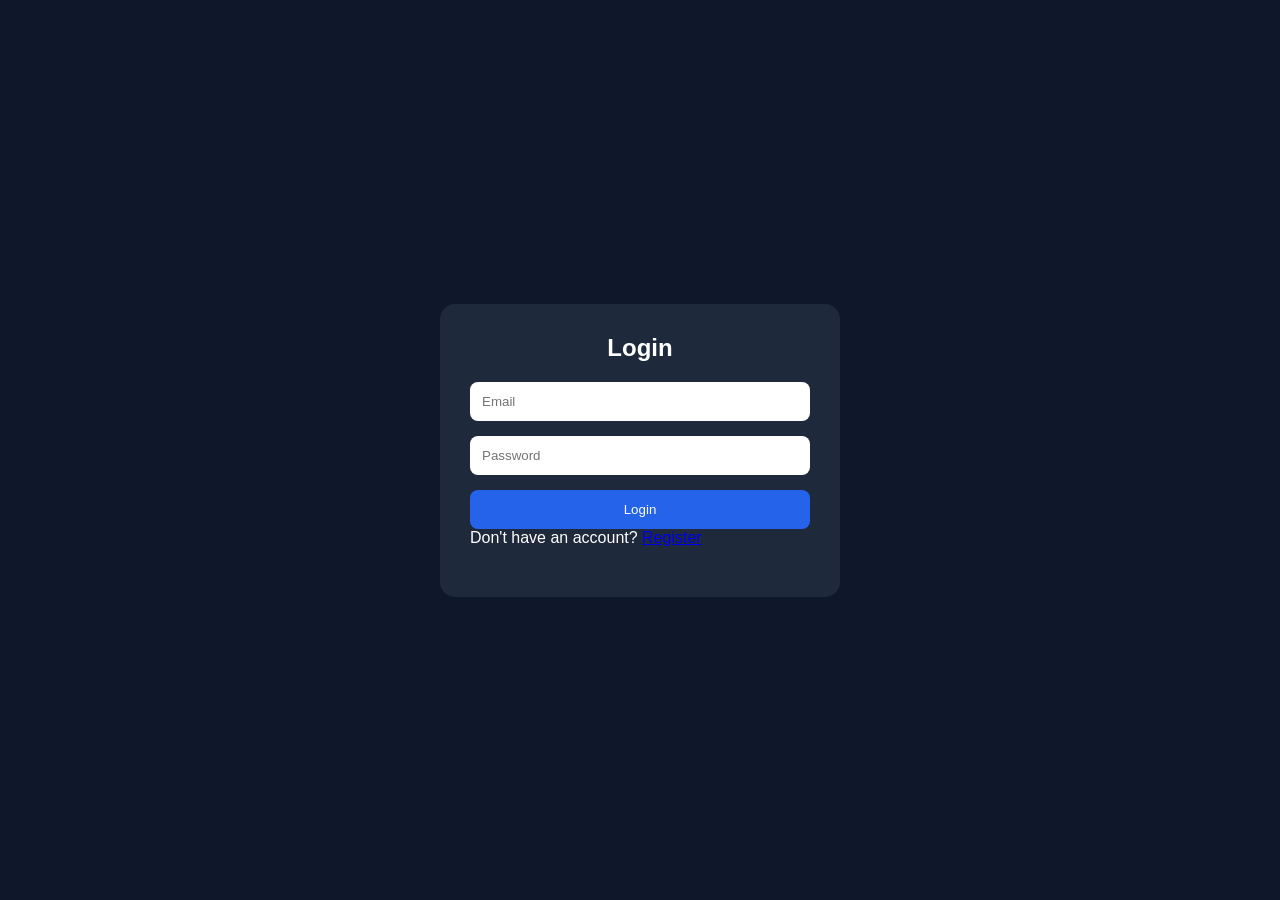
==== pages/login.html @ 3f483950 "to do manager 7 phases" ====
<!DOCTYPE html>
<html lang="en">
<head>
<meta charset="UTF-8">
<meta name="viewport" content="width=device-width, initial-scale=1.0">

<title>Login</title>

<link rel="stylesheet" href="../assets/css/style.css">
<link rel="stylesheet" href="../assets/css/auth.css">

</head>
<body>

<div class="auth-container">

    <div class="auth-card">

        <h2>Login</h2>

        <form>

            <input type="email" placeholder="Email" required>

            <input type="password" placeholder="Password" required>

            <button type="submit">Login</button>

        </form>

        <p>
            Don't have an account?
            <a href="register.html">Register</a>
        </p>

    </div>

</div>

<script src="../assets/js/auth.js"></script>

</body>
</html>
---- assets/css/style.css ----
*{
    margin:0;
    padding:0;
    box-sizing:border-box;
    font-family:Arial, sans-serif;
}

body{
    min-height:100vh;
    display:flex;
    justify-content:center;
    align-items:center;
    background:#0f172a;
    color:white;
}

.container{
    text-align:center;
}

.logo{
    width:120px;
    margin-bottom:20px;
}

h1{
    margin-bottom:10px;
}

p{
    margin-bottom:20px;
}

.buttons{
    display:flex;
    justify-content:center;
    gap:15px;
}

.btn{
    text-decoration:none;
    padding:10px 20px;
    background:#2563eb;
    color:white;
    border-radius:8px;
}

.btn:hover{
    background:#1d4ed8;
}
---- assets/css/auth.css ----
.auth-container{
    height:100vh;
    display:flex;
    justify-content:center;
    align-items:center;
}

.auth-card{
    width:400px;
    padding:30px;
    background:#1e293b;
    border-radius:15px;
}

.auth-card h2{
    text-align:center;
    margin-bottom:20px;
}

.auth-card form{
    display:flex;
    flex-direction:column;
    gap:15px;
}

.auth-card input{
    padding:12px;
    border:none;
    border-radius:8px;
}

.auth-card button{
    padding:12px;
    border:none;
    border-radius:8px;
    background:#2563eb;
    color:white;
    cursor:pointer;
}
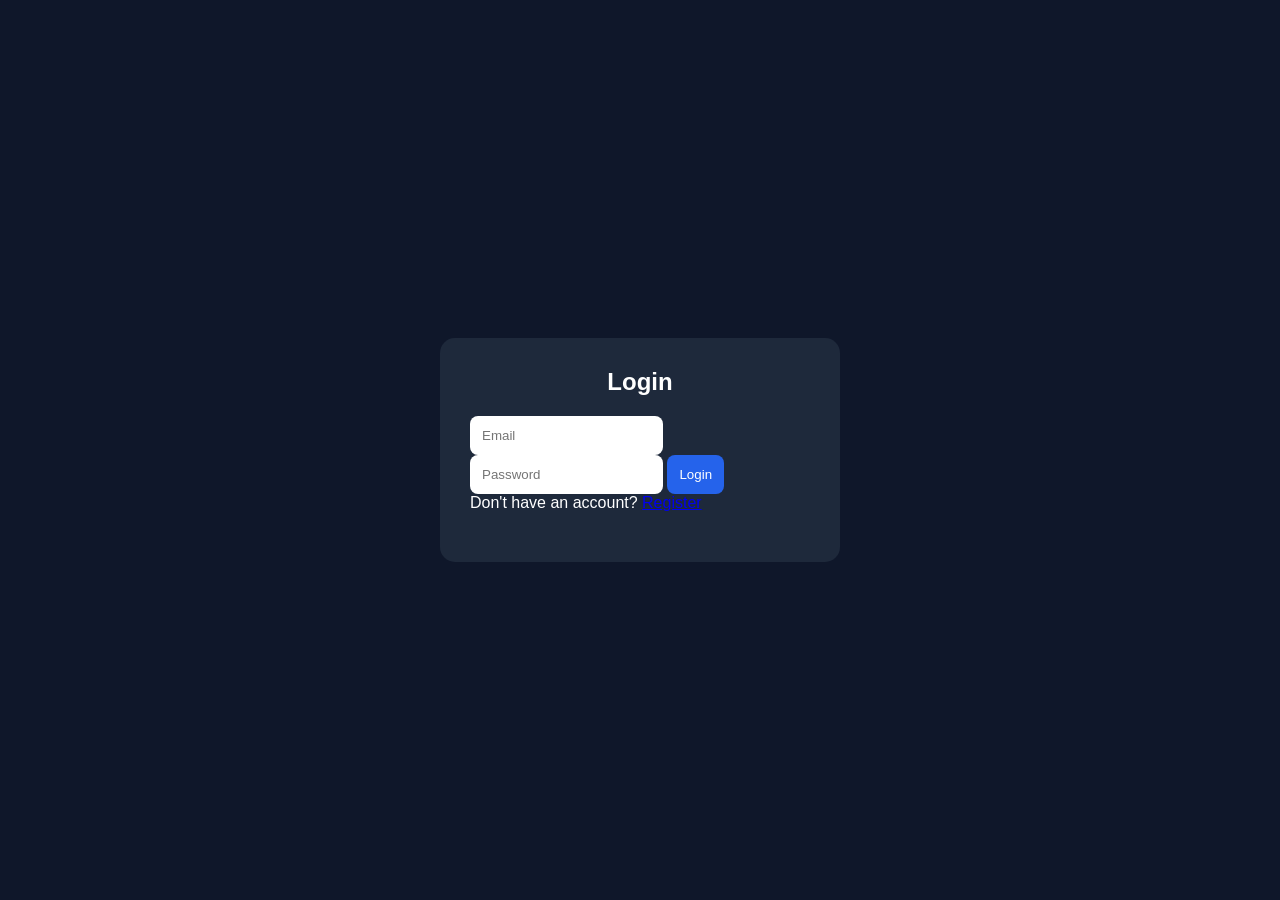
==== commit 230ce989: "almost ready phase is done" ====
--- a/pages/login.html
+++ b/pages/login.html
@@ -8,8 +8,8 @@
 
 <link rel="stylesheet" href="../assets/css/style.css">
 <link rel="stylesheet" href="../assets/css/auth.css">
+</head>
 
-</head>
 <body>
 
 <div class="auth-container">
@@ -18,15 +18,11 @@
 
         <h2>Login</h2>
 
-        <form>
+        <input type="email" id="email" placeholder="Email">
 
-            <input type="email" placeholder="Email" required>
+        <input type="password" id="password" placeholder="Password">
 
-            <input type="password" placeholder="Password" required>
-
-            <button type="submit">Login</button>
-
-        </form>
+        <button id="loginBtn">Login</button>
 
         <p>
             Don't have an account?
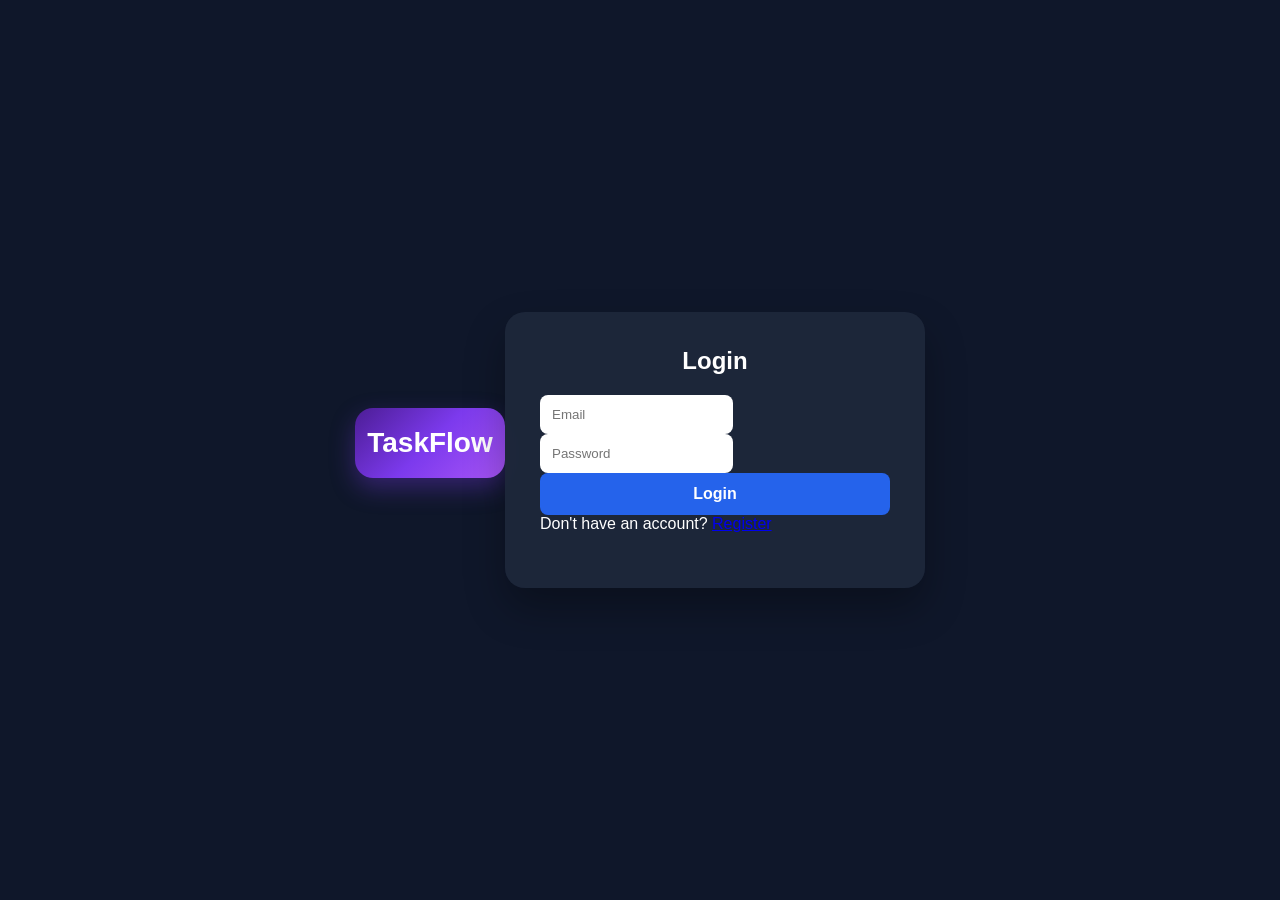
==== commit 28e5c359: "all updated" ====
--- a/pages/login.html
+++ b/pages/login.html
@@ -13,6 +13,10 @@
 <body>
 
 <div class="auth-container">
+<div class="logo-box">
+    TaskFlow
+</div>
+
 
     <div class="auth-card">
 
--- a/assets/css/auth.css
+++ b/assets/css/auth.css
@@ -6,10 +6,17 @@
 }
 
 .auth-card{
-    width:400px;
-    padding:30px;
-    background:#1e293b;
-    border-radius:15px;
+    width: 420px;
+    padding: 35px;
+
+    background: rgba(30,41,59,0.9);
+
+    backdrop-filter: blur(12px);
+
+    border-radius: 20px;
+
+    box-shadow:
+        0 20px 40px rgba(0,0,0,0.3);
 }
 
 .auth-card h2{
@@ -36,4 +43,75 @@
     background:#2563eb;
     color:white;
     cursor:pointer;
+}
+.logo-box{
+    width: 150px;
+    height: 70px;
+
+    margin: 0 auto 15px;
+
+    display: flex;
+    align-items: center;
+    justify-content: center;
+
+    border-radius: 18px;
+
+    background: linear-gradient(
+        135deg,
+        #4c1d95,
+        #7c3aed,
+        #a855f7
+    );
+
+    color: white;
+    font-size: 28px;
+    font-weight: 700;
+
+    box-shadow: 0 10px 25px rgba(124,58,237,0.35);
+}
+
+.app-title{
+    text-align: center;
+    color: white;
+    margin: 0;
+    font-size: 28px;
+    font-weight: 700;
+}
+
+.app-subtitle{
+    text-align: center;
+    color: #94a3b8;
+    font-size: 14px;
+    margin-bottom: 25px;
+}
+.input{
+    width: 100%;
+    padding: 14px;
+
+    border: none;
+    border-radius: 10px;
+
+    margin-bottom: 15px;
+
+    font-size: 15px;
+}
+button{
+    width: 100%;
+
+    padding: 14px;
+
+    border: none;
+    border-radius: 10px;
+
+    background: linear-gradient(
+        135deg,
+        #7c3aed,
+        #a855f7
+    );
+
+    color: white;
+    font-size: 16px;
+    font-weight: 600;
+
+    cursor: pointer;
 }
